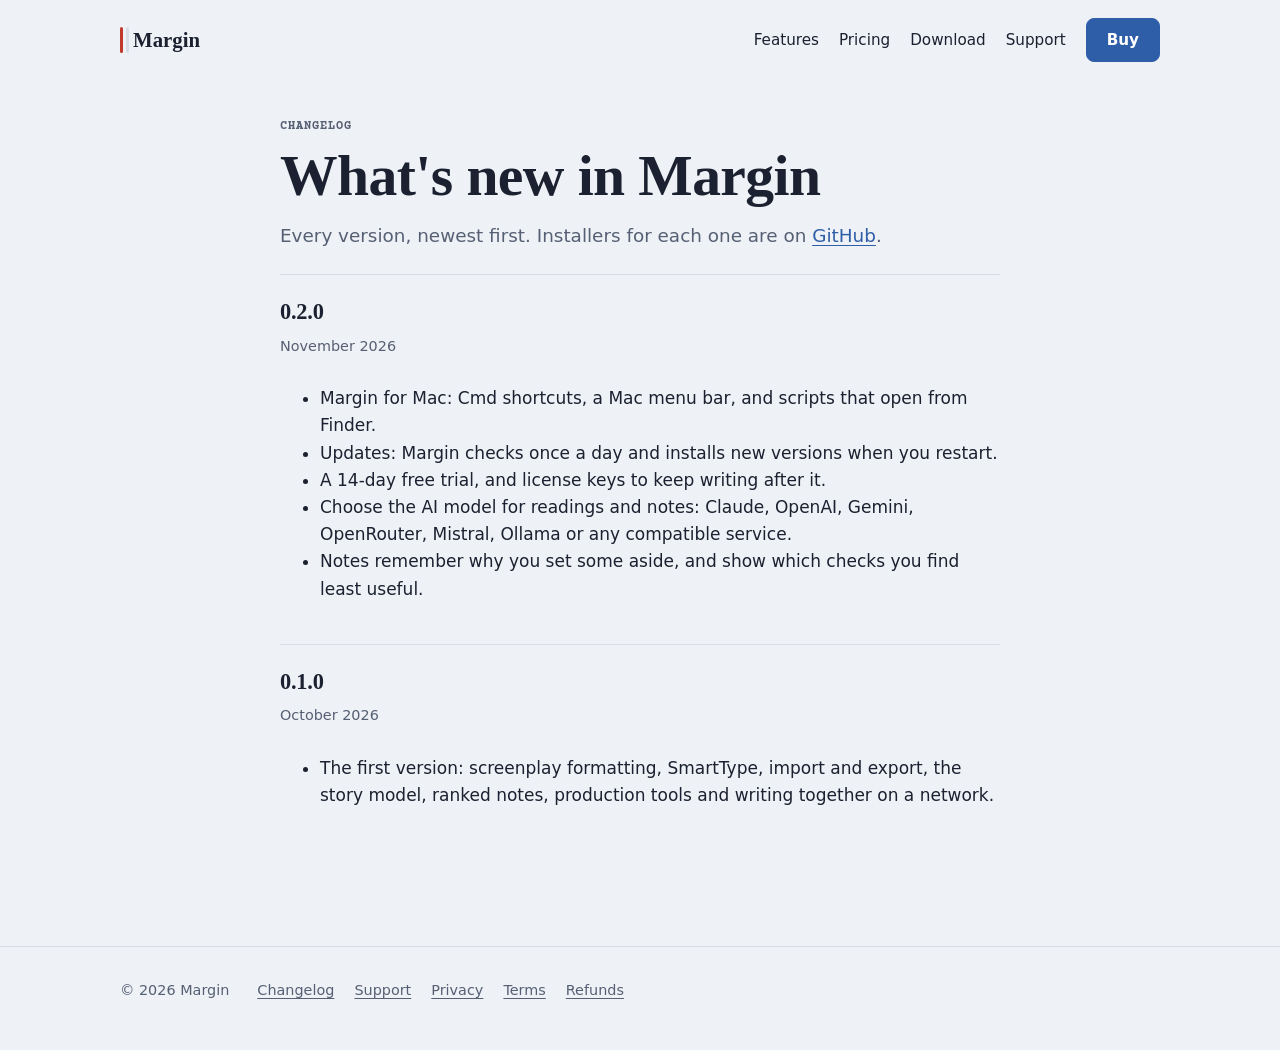
==== changelog.html @ c59d07b1 "feat: Margin's website: home, download, buy, support, changelog and draft legal pages Co-Authored-By" ====
<!doctype html>
<html lang="en">
<head>
  <meta charset="utf-8">
  <meta name="viewport" content="width=device-width, initial-scale=1, viewport-fit=cover">
  <title>Margin changelog</title>
  <meta name="description" content="What changed in each version of Margin.">
  <link rel="icon" href="assets/icon.png">
  <link rel="stylesheet" href="assets/site.css">
</head>
<body>
  <header class="site-header">
    <div class="wrap">
      <a class="brand" href="./">Margin</a>
      <nav class="site-nav" aria-label="Site">
        <a href="./#features">Features</a>
        <a href="./#pricing">Pricing</a>
        <a href="download.html">Download</a>
        <a href="support.html">Support</a>
        <a class="button primary" href="buy.html">Buy</a>
      </nav>
    </div>
  </header>

  <main class="wrap narrow">
    <div class="page-head">
      <span class="eyebrow">Changelog</span>
      <h1>What's new in Margin</h1>
      <p class="lede">Every version, newest first. Installers for each one are on <a href="https://github.com/Directorsolomon/margin-home/releases">GitHub</a>.</p>
    </div>
    <article class="release">
      <h2>0.2.0</h2>
      <time datetime="2026-11">November 2026</time>
      <ul>
        <li>Margin for Mac: Cmd shortcuts, a Mac menu bar, and scripts that open from Finder.</li>
        <li>Updates: Margin checks once a day and installs new versions when you restart.</li>
        <li>A 14-day free trial, and license keys to keep writing after it.</li>
        <li>Choose the AI model for readings and notes: Claude, OpenAI, Gemini, OpenRouter, Mistral, Ollama or any compatible service.</li>
        <li>Notes remember why you set some aside, and show which checks you find least useful.</li>
      </ul>
    </article>
    <article class="release">
      <h2>0.1.0</h2>
      <time datetime="2026-10">October 2026</time>
      <ul>
        <li>The first version: screenplay formatting, SmartType, import and export, the story model, ranked notes, production tools and writing together on a network.</li>
      </ul>
    </article>
  </main>

  <footer class="site-footer">
    <div class="wrap">
      <span>© <span data-year>2026</span> Margin</span>
      <nav aria-label="More">
        <a href="changelog.html">Changelog</a>
        <a href="support.html">Support</a>
        <a href="privacy.html">Privacy</a>
        <a href="terms.html">Terms</a>
        <a href="refunds.html">Refunds</a>
      </nav>
    </div>
  </footer>
  <script src="assets/site.js"></script>
</body>
</html>
---- assets/site.css ----
/* Margin's site. A script page on a desk: cool paper, ink, and the blue of revision pages.
   The script page itself stays white paper in dark mode, as it does in the app. */

@font-face {
  font-family: "Courier Prime";
  src: url("fonts/courier-prime-latin-400-normal.woff2") format("woff2");
  font-weight: 400;
  font-display: swap;
}
@font-face {
  font-family: "Courier Prime";
  src: url("fonts/courier-prime-latin-700-normal.woff2") format("woff2");
  font-weight: 700;
  font-display: swap;
}

:root {
  --desk: #eef1f5;
  --surface: #ffffff;
  --ink: #1b2130;
  --muted: #566074;
  --rule: #d9dee6;
  --blue: #2f5ea8;
  --blue-wash: #e6edf8;
  --red: #c0392b;
  --sheet: #fffdf7;
  --sheet-ink: #15181d;
  --display: "Iowan Old Style", "Palatino Linotype", Palatino, "Book Antiqua", Georgia, serif;
  --body: system-ui, -apple-system, "Segoe UI", Roboto, "Helvetica Neue", Arial, sans-serif;
  --page: "Courier Prime", "Courier New", Courier, monospace;
  --shadow: 0 1px 2px rgb(20 30 50 / 0.06), 0 18px 40px -18px rgb(20 30 60 / 0.28);
  color-scheme: light;
}
@media (prefers-color-scheme: dark) {
  :root {
    --desk: #11151c;
    --surface: #191e28;
    --ink: #e7eaf0;
    --muted: #a3abbb;
    --rule: #2b3240;
    --blue: #8fb3ec;
    --blue-wash: #1d2940;
    --red: #e7735f;
    --shadow: 0 1px 2px rgb(0 0 0 / 0.3), 0 18px 40px -18px rgb(0 0 0 / 0.6);
    color-scheme: dark;
  }
}

* { box-sizing: border-box; }
html { -webkit-text-size-adjust: 100%; }
body {
  margin: 0;
  background: var(--desk);
  color: var(--ink);
  font: 400 17px/1.6 var(--body);
}
img { max-width: 100%; height: auto; }
a { color: var(--blue); text-underline-offset: 3px; }
a:hover { text-decoration-thickness: 2px; }
:focus-visible { outline: 2px solid var(--blue); outline-offset: 3px; border-radius: 4px; }

.wrap {
  max-width: 1080px;
  margin: 0 auto;
  padding-left: max(20px, env(safe-area-inset-left, 0px));
  padding-right: max(20px, env(safe-area-inset-right, 0px));
}
.narrow { max-width: 760px; }

h1, h2, h3 { font-family: var(--display); font-weight: 600; letter-spacing: -0.01em; text-wrap: balance; margin: 0; }
h1 { font-size: clamp(2.2rem, 1.5rem + 3.2vw, 3.6rem); line-height: 1.05; }
h2 { font-size: clamp(1.6rem, 1.3rem + 1.2vw, 2.2rem); line-height: 1.15; }
h3 { font-size: 1.2rem; line-height: 1.3; }
p { margin: 0; }
.lede { font-size: 1.15rem; color: var(--muted); max-width: 36em; }
.eyebrow { font: 700 0.78rem/1 var(--page); letter-spacing: 0.08em; text-transform: uppercase; color: var(--muted); }

/* ---- header and footer ---- */
.site-header { padding-block: 18px; }
.site-header .wrap { display: flex; align-items: center; gap: 24px; flex-wrap: wrap; }
.brand { display: inline-flex; align-items: center; gap: 10px; color: var(--ink); text-decoration: none; font: 600 1.3rem var(--display); }
.brand::before { content: ""; width: 3px; height: 26px; border-radius: 2px; background: var(--red); box-shadow: 6px 0 0 var(--rule); }
.site-nav { display: flex; gap: 20px; margin-left: auto; flex-wrap: wrap; align-items: center; }
.site-nav a { color: var(--ink); text-decoration: none; font-size: 0.95rem; }
.site-nav a:hover, .site-nav a[aria-current="page"] { color: var(--blue); }

.site-footer { margin-top: 96px; padding-block: 32px 48px; border-top: 1px solid var(--rule); color: var(--muted); font-size: 0.9rem; }
.site-footer .wrap { display: flex; flex-wrap: wrap; gap: 12px 28px; align-items: center; }
.site-footer nav { display: flex; flex-wrap: wrap; gap: 8px 20px; }
.site-footer a { color: var(--muted); }

/* ---- buttons ---- */
.button {
  display: inline-flex; align-items: center; justify-content: center; gap: 8px;
  min-height: 44px; padding: 0 20px;
  border: 1px solid var(--rule); border-radius: 8px;
  background: var(--surface); color: var(--ink);
  font: 600 0.98rem var(--body); text-decoration: none; cursor: pointer;
  transition: transform 150ms ease, box-shadow 150ms ease, background 150ms ease;
}
.button:hover { transform: translateY(-1px); box-shadow: var(--shadow); text-decoration: none; }
.button:active { transform: none; box-shadow: none; }
.button.primary { background: var(--blue); border-color: var(--blue); color: #fff; }
@media (prefers-color-scheme: dark) { .button.primary { color: #0f1520; } }
.button[aria-disabled="true"] { opacity: 0.6; pointer-events: none; }
.button small { font-weight: 400; opacity: 0.8; }
.actions { display: flex; flex-wrap: wrap; gap: 12px; align-items: center; }
.fine { font-size: 0.88rem; color: var(--muted); }

/* ---- hero: the script page with a note in its margin ---- */
.hero { padding-block: 48px 72px; display: grid; grid-template-columns: minmax(0, 1fr) minmax(0, 1.05fr); gap: 56px; align-items: center; }
.hero-copy { display: grid; gap: 22px; }
.sheet-wrap { container-type: inline-size; min-width: 0; }
.sheet {
  position: relative;
  display: grid; grid-template-columns: minmax(0, 1fr) 210px;
  background: var(--sheet); color: var(--sheet-ink);
  border-radius: 3px; box-shadow: var(--shadow);
}
.script { font: 400 14.5px/1.5 var(--page); padding: 34px 20px 34px 40px; }
.script p + p { margin-top: 1.5em; }
.script .slug { font-weight: 700; }
.script .cue { padding-left: 14ch; }
.script .cue + .line { margin-top: 0; }
.script .line { padding-left: 7ch; padding-right: 3ch; }
.script mark { background: #e6edf8; color: inherit; border-bottom: 2px solid #2f5ea8; }
.note {
  border-left: 1px dashed #d9dee6; padding: 34px 16px;
  display: grid; align-content: start; gap: 8px;
  font: 400 13.5px/1.45 var(--body); color: #1b2130;
}
.note .tag { font: 700 0.7rem/1 var(--page); letter-spacing: 0.06em; text-transform: uppercase; color: #2f5ea8; }
.note q { quotes: none; font: 400 12.5px/1.4 var(--page); color: #566074; }
.note .marks { display: flex; gap: 6px; margin-top: 4px; }
@container (max-width: 560px) {
  .sheet { grid-template-columns: minmax(0, 1fr); }
  .script { padding: 26px 20px 8px 24px; font-size: 13.5px; }
  .script .cue { padding-left: 11ch; }
  .script .line { padding-left: 5ch; padding-right: 0; }
  .note { border-left: 0; border-top: 1px dashed #d9dee6; padding: 16px 20px 22px 24px; }
}
.note .marks span { font: 600 11px/1 var(--body); padding: 4px 8px; border-radius: 999px; border: 1px solid #d9dee6; color: #566074; }

/* ---- sections ---- */
.section { padding-block: 64px; border-top: 1px solid var(--rule); display: grid; gap: 28px; }
.section-head { display: grid; gap: 10px; max-width: 42em; }
.pillars { display: grid; grid-template-columns: repeat(3, minmax(0, 1fr)); gap: 32px; }
.pillar { display: grid; gap: 8px; align-content: start; padding-top: 16px; border-top: 2px solid var(--ink); }
.pillar p { color: var(--muted); }
.features { display: grid; grid-template-columns: repeat(2, minmax(0, 1fr)); gap: 18px 48px; margin: 0; padding: 0; list-style: none; }
.features li { display: grid; gap: 4px; padding-block: 14px; border-bottom: 1px solid var(--rule); }
.features b { font-weight: 600; }
.features span { color: var(--muted); font-size: 0.96rem; }
.shot { margin: 0; display: grid; gap: 10px; }
.shot img { border-radius: 8px; box-shadow: var(--shadow); border: 1px solid var(--rule); }
.shot figcaption { color: var(--muted); font-size: 0.9rem; }

/* ---- pricing ---- */
.price-card {
  display: grid; grid-template-columns: minmax(0, 1fr) minmax(0, 1fr); gap: 32px;
  padding: 32px; background: var(--surface); border: 1px solid var(--rule); border-radius: 12px; box-shadow: var(--shadow);
}
.price { font: 600 clamp(2.4rem, 2rem + 2vw, 3.2rem)/1 var(--display); }
.price-card ul { margin: 0; padding-left: 1.1em; display: grid; gap: 8px; }
.price-card li::marker { color: var(--blue); }
.price-side { display: grid; gap: 16px; align-content: start; }

/* ---- reading pages (download, support, legal) ---- */
.page-head { padding-block: 40px 24px; display: grid; gap: 14px; }
.prose { display: grid; gap: 18px; max-width: 42em; }
.prose h2 { margin-top: 24px; font-size: 1.5rem; }
.prose ul, .prose ol { margin: 0; padding-left: 1.2em; display: grid; gap: 8px; }
.prose code, kbd { font: 0.9em var(--page); background: var(--blue-wash); padding: 1px 6px; border-radius: 4px; }
.platforms { display: grid; grid-template-columns: repeat(2, minmax(0, 1fr)); gap: 24px; }
.platform { display: grid; gap: 14px; align-content: start; padding: 28px; background: var(--surface); border: 1px solid var(--rule); border-radius: 12px; }
.platform ol { margin: 0; padding-left: 1.2em; display: grid; gap: 6px; color: var(--muted); font-size: 0.95rem; }
.draft { padding: 12px 16px; border-left: 4px solid var(--red); background: var(--surface); border-radius: 6px; font-size: 0.95rem; }
.faq { display: grid; gap: 0; border-top: 1px solid var(--rule); }
.faq details { border-bottom: 1px solid var(--rule); padding-block: 14px; }
.faq summary { cursor: pointer; font-weight: 600; }
.faq details p { margin-top: 8px; color: var(--muted); }
.release { display: grid; gap: 10px; padding-block: 24px; border-top: 1px solid var(--rule); }
.release h2 { font-size: 1.4rem; margin: 0; }
.release time { color: var(--muted); font-size: 0.9rem; }

@media (max-width: 1000px) {
  .hero { grid-template-columns: minmax(0, 1fr); gap: 40px; padding-block: 24px 48px; }
}
@media (max-width: 860px) {
  .pillars, .features, .price-card, .platforms { grid-template-columns: minmax(0, 1fr); }
  .price-card { padding: 24px; }
}
@media (prefers-reduced-motion: reduce) {
  .button { transition: none; }
  .button:hover { transform: none; }
}
@media (max-width: 560px) {
  .site-header .wrap { flex-wrap: nowrap; gap: 12px; }
  .site-nav { gap: 14px; flex-wrap: nowrap; }
  .site-nav a[href$="#features"], .site-nav a[href$="#pricing"] { display: none; }
  .site-nav a { font-size: 0.9rem; }
  .site-nav .button { min-height: 36px; padding: 0 14px; }
}
.site-nav .button.primary[aria-current="page"] { color: #fff; }
@media (prefers-color-scheme: dark) { .site-nav .button.primary[aria-current="page"] { color: #0f1520; } }
.price.pending { font-size: 1.5rem; color: var(--muted); }
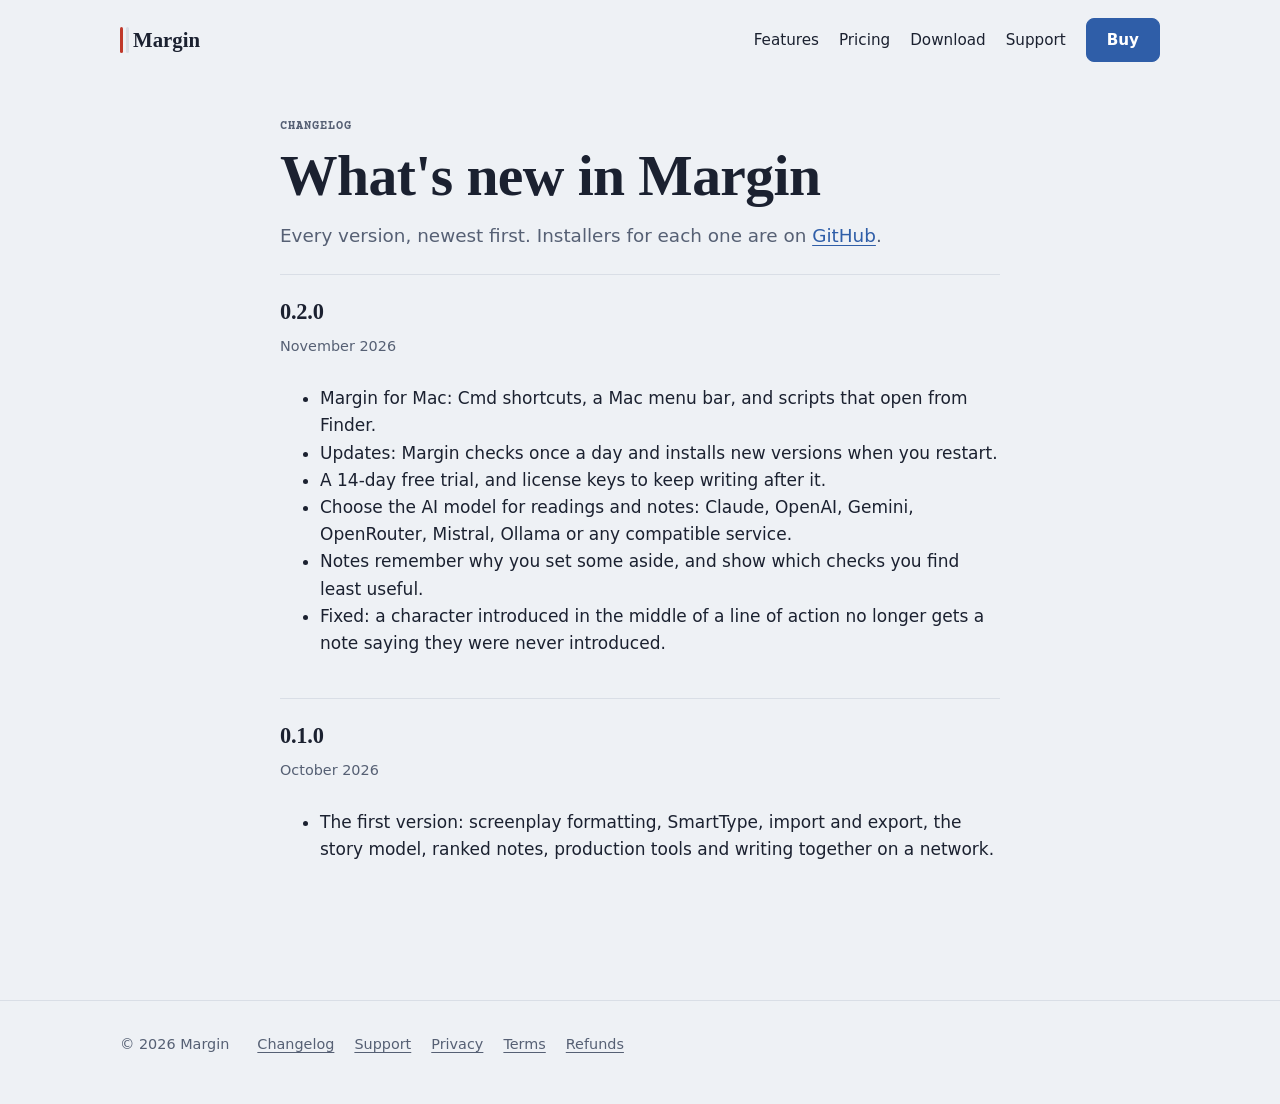
==== commit 80b095de: "feat: live downloads, real screenshots and final policies Co-Authored-By: Claude Opus 5.5 <noreply@a" ====
--- a/changelog.html
+++ b/changelog.html
@@ -37,6 +37,7 @@
         <li>A 14-day free trial, and license keys to keep writing after it.</li>
         <li>Choose the AI model for readings and notes: Claude, OpenAI, Gemini, OpenRouter, Mistral, Ollama or any compatible service.</li>
         <li>Notes remember why you set some aside, and show which checks you find least useful.</li>
+        <li>Fixed: a character introduced in the middle of a line of action no longer gets a note saying they were never introduced.</li>
       </ul>
     </article>
     <article class="release">
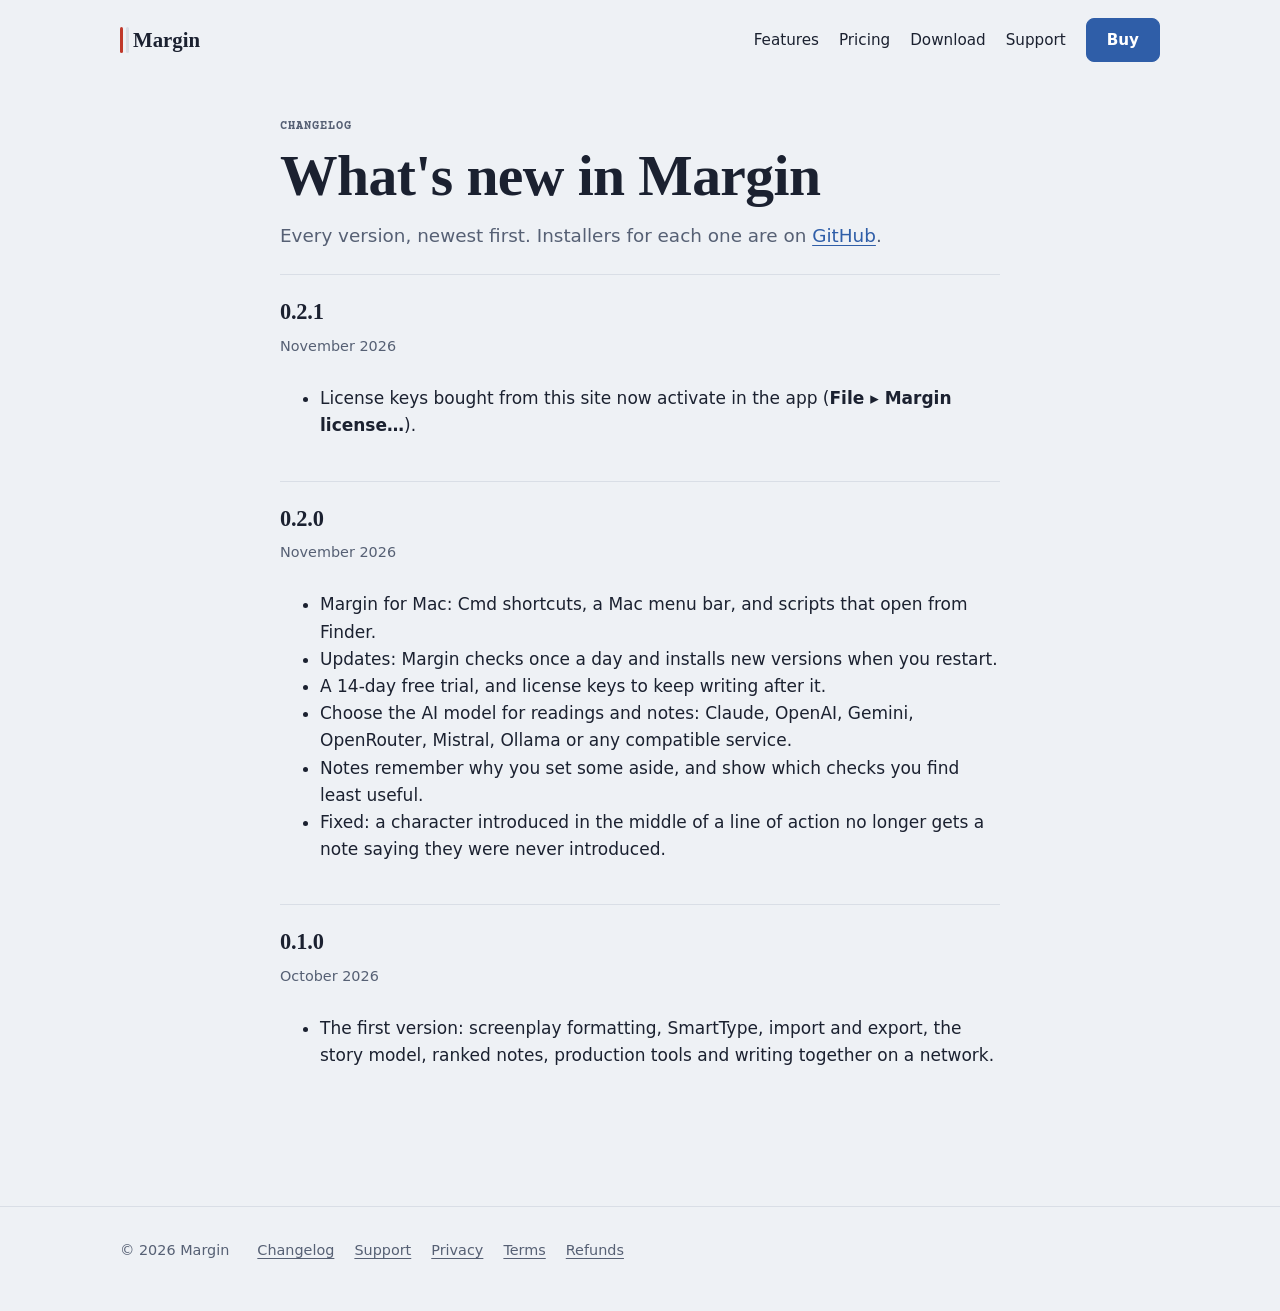
==== commit 39599ba8: "docs: 0.2.1 in the changelog Co-Authored-By: Claude Opus 5.5 <noreply@anthropic.com>" ====
--- a/changelog.html
+++ b/changelog.html
@@ -28,6 +28,13 @@
       <h1>What's new in Margin</h1>
       <p class="lede">Every version, newest first. Installers for each one are on <a href="https://github.com/Directorsolomon/margin-home/releases">GitHub</a>.</p>
     </div>
+    <article class="release">
+      <h2>0.2.1</h2>
+      <time datetime="2026-11">November 2026</time>
+      <ul>
+        <li>License keys bought from this site now activate in the app (<b>File ▸ Margin license…</b>).</li>
+      </ul>
+    </article>
     <article class="release">
       <h2>0.2.0</h2>
       <time datetime="2026-11">November 2026</time>
